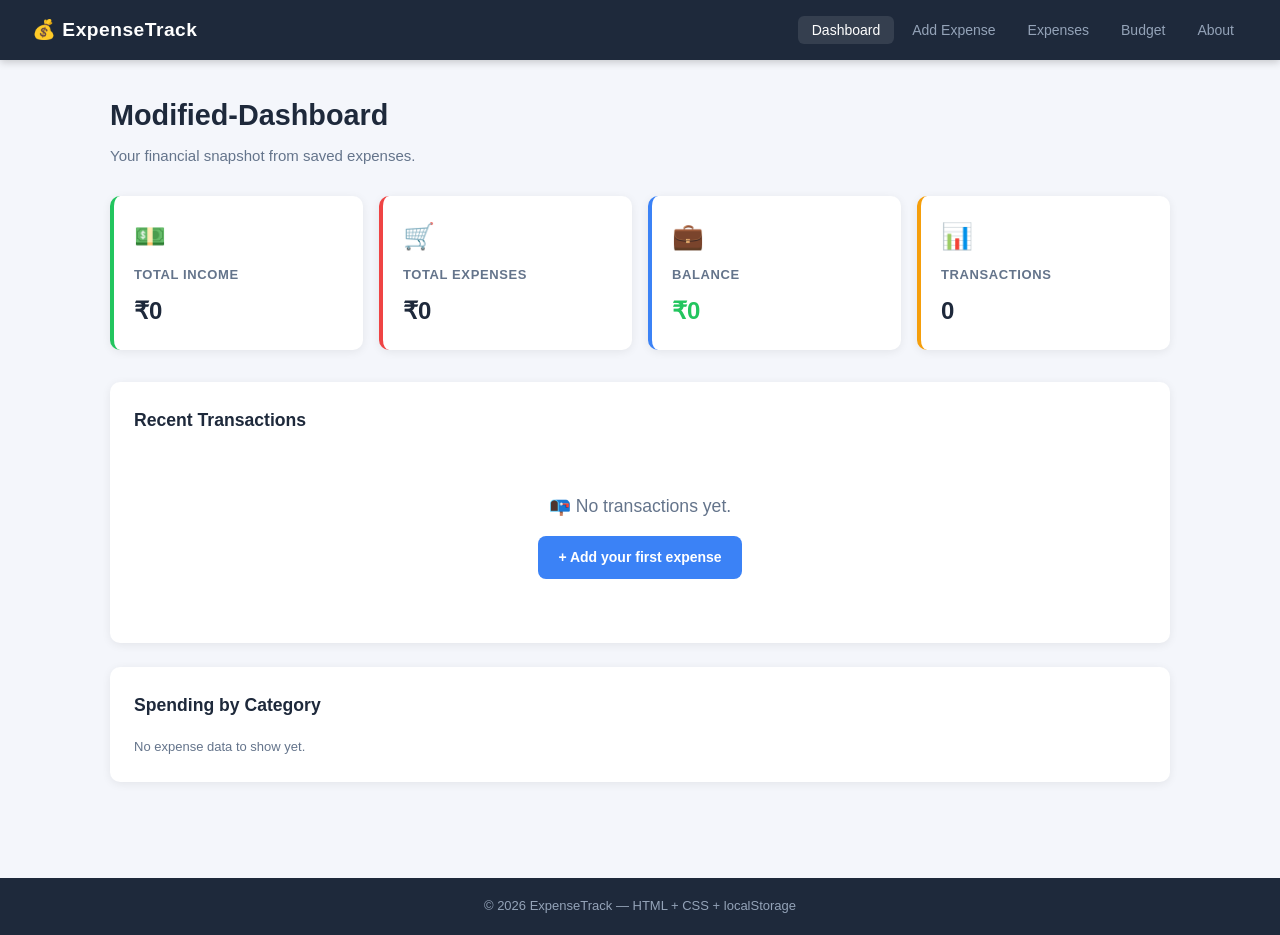
==== index.html @ 4fda9e64 "Initial commit" ====
<!DOCTYPE html>
<html lang="en">
<head>
  <meta charset="UTF-8" />
  <meta name="viewport" content="width=device-width, initial-scale=1.0"/>
  <title>ExpenseTrack – Dashboard</title>
  <link rel="stylesheet" href="style.css" />
</head>
<body>

  <nav class="navbar">
    <div class="logo">💰 ExpenseTrack</div>
    <ul class="nav-links">
      <li><a href="index.html" class="active">Dashboard</a></li>
      <li><a href="add-expense.html">Add Expense</a></li>
      <li><a href="expenses.html">Expenses</a></li>
      <li><a href="budget.html">Budget</a></li>
      <li><a href="about.html">About</a></li>
    </ul>
  </nav>

  <main class="container">
    <h1 class="page-title">Modified-Dashboard</h1>
    <p class="page-subtitle">Your financial snapshot from saved expenses.</p>

    <!-- SUMMARY CARDS -->
    <div class="card-grid">
      <div class="card card-green">
        <span class="card-icon">💵</span>
        <h3>Total Income</h3>
        <p class="card-amount" id="cardIncome">₹0</p>
      </div>
      <div class="card card-red">
        <span class="card-icon">🛒</span>
        <h3>Total Expenses</h3>
        <p class="card-amount" id="cardSpent">₹0</p>
      </div>
      <div class="card card-blue">
        <span class="card-icon">💼</span>
        <h3>Balance</h3>
        <p class="card-amount" id="cardBalance">₹0</p>
      </div>
      <div class="card card-yellow">
        <span class="card-icon">📊</span>
        <h3>Transactions</h3>
        <p class="card-amount" id="cardCount">0</p>
      </div>
    </div>

    <!-- RECENT TRANSACTIONS -->
    <section class="section">
      <h2>Recent Transactions</h2>

      <div class="empty-state" id="emptyState">
        <p>📭 No transactions yet.</p>
        <a href="add-expense.html" class="btn btn-primary">+ Add your first expense</a>
      </div>

      <div id="tableWrap" style="display:none;">
        <table class="table">
          <thead>
            <tr>
              <th>Date</th>
              <th>Description</th>
              <th>Category</th>
              <th>Amount</th>
            </tr>
          </thead>
          <tbody id="recentBody"></tbody>
        </table>
        <a href="expenses.html" class="btn btn-outline">View All Expenses →</a>
      </div>
    </section>

    <!-- CATEGORY BAR CHART -->
    <section class="section">
      <h2>Spending by Category</h2>
      <div id="chartWrap">
        <p class="text-muted" id="noChart">No expense data to show yet.</p>
      </div>
    </section>
  </main>

  <footer class="footer">
    <p>© 2026 ExpenseTrack — HTML + CSS + localStorage</p>
  </footer>

  <script>
    const categoryClass = {
      'Food':'badge-food','Transport':'badge-trans','Utilities':'badge-util',
      'Entertainment':'badge-ent','Health':'badge-health','Education':'badge-edu',
      'Shopping':'badge-shop','Other':'badge-other','Income':'badge-income'
    };

    const catColors = {
      'Food':'var(--green)','Transport':'var(--yellow)','Utilities':'var(--blue)',
      'Entertainment':'var(--red)','Health':'#f43f5e','Education':'var(--purple)',
      'Shopping':'#0ea5e9','Other':'#94a3b8'
    };

    function formatDate(dateStr) {
      const d = new Date(dateStr + 'T00:00:00');
      return d.toLocaleDateString('en-IN', { day: '2-digit', month: 'short', year: 'numeric' });
    }

    function run() {
      const expenses = JSON.parse(localStorage.getItem('expenses') || '[]');

      // ── Summary cards ──
      let income = 0, spent = 0;
      expenses.forEach(e => { if (e.type === 'income') income += e.amount; else spent += e.amount; });
      const balance = income - spent;

      document.getElementById('cardIncome').textContent  = '₹' + income.toLocaleString('en-IN');
      document.getElementById('cardSpent').textContent   = '₹' + spent.toLocaleString('en-IN');
      document.getElementById('cardCount').textContent   = expenses.length;
      const balEl = document.getElementById('cardBalance');
      balEl.textContent = '₹' + balance.toLocaleString('en-IN');
      balEl.style.color = balance >= 0 ? 'var(--green)' : 'var(--red)';

      // ── Recent transactions (latest 5) ──
      const emptyState = document.getElementById('emptyState');
      const tableWrap  = document.getElementById('tableWrap');

      if (expenses.length === 0) {
        emptyState.style.display = 'block';
        tableWrap.style.display  = 'none';
      } else {
        emptyState.style.display = 'none';
        tableWrap.style.display  = 'block';

        const sorted = [...expenses].sort((a, b) => new Date(b.date) - new Date(a.date));
        const recent = sorted.slice(0, 5);
        let rows = '';
        recent.forEach(exp => {
          const badge  = categoryClass[exp.category] || 'badge-other';
          const amount = exp.type === 'income'
            ? `<span class="amount-positive">+₹${exp.amount.toLocaleString('en-IN')}</span>`
            : `<span class="amount-negative">-₹${exp.amount.toLocaleString('en-IN')}</span>`;
          rows += `<tr>
            <td>${formatDate(exp.date)}</td>
            <td>${exp.desc}</td>
            <td><span class="badge ${badge}">${exp.category}</span></td>
            <td>${amount}</td>
          </tr>`;
        });
        document.getElementById('recentBody').innerHTML = rows;
      }

      // ── Category bar chart ──
      const onlyExpenses = expenses.filter(e => e.type === 'expense');
      if (onlyExpenses.length === 0) {
        document.getElementById('noChart').style.display = 'block';
        return;
      }
      document.getElementById('noChart').style.display = 'none';

      // Sum spending per category
      const catTotals = {};
      onlyExpenses.forEach(e => { catTotals[e.category] = (catTotals[e.category] || 0) + e.amount; });
      const maxVal = Math.max(...Object.values(catTotals));

      let chartHTML = '<div class="bar-chart">';
      for (const [cat, total] of Object.entries(catTotals)) {
        const pct   = Math.round((total / maxVal) * 100);
        const color = catColors[cat] || '#94a3b8';
        chartHTML += `
          <div class="bar-row">
            <span class="bar-label">${cat}</span>
            <div class="bar-track">
              <div class="bar-fill" style="width:${pct}%;background:${color}"></div>
            </div>
            <span class="bar-value">₹${total.toLocaleString('en-IN')}</span>
          </div>`;
      }
      chartHTML += '</div>';
      document.getElementById('chartWrap').innerHTML = chartHTML;
    }

    run();
  </script>

</body>
</html>
---- style.css ----
/* =============================================
   EXPENSETRACK - MAIN STYLESHEET
   Pure CSS | No frameworks | Study-friendly
   ============================================= */

/* ---------- CSS VARIABLES (THEME) ---------- */
:root {
  --bg:        #f4f6fb;
  --surface:   #ffffff;
  --border:    #e2e8f0;
  --text:      #1e293b;
  --text-muted:#64748b;
  --nav-bg:    #1e293b;
  --nav-text:  #f8fafc;

  --green:     #22c55e;
  --green-bg:  #dcfce7;
  --red:       #ef4444;
  --red-bg:    #fee2e2;
  --blue:      #3b82f6;
  --blue-bg:   #dbeafe;
  --yellow:    #f59e0b;
  --yellow-bg: #fef3c7;
  --purple:    #8b5cf6;

  --radius:    10px;
  --shadow:    0 2px 10px rgba(0,0,0,0.07);
  --transition: 0.2s ease;
}

/* ---------- RESET & BASE ---------- */
*, *::before, *::after {
  box-sizing: border-box;
  margin: 0;
  padding: 0;
}

body {
  font-family: 'Segoe UI', Tahoma, Geneva, Verdana, sans-serif;
  background-color: var(--bg);
  color: var(--text);
  font-size: 15px;
  line-height: 1.6;
}

a { text-decoration: none; color: var(--blue); }
a:hover { text-decoration: underline; }

ul { list-style: none; }

pre { white-space: pre-wrap; }

/* ---------- NAVBAR ---------- */
.navbar {
  background-color: var(--nav-bg);
  color: var(--nav-text);
  display: flex;
  align-items: center;
  justify-content: space-between;
  padding: 0 32px;
  height: 60px;
  position: sticky;
  top: 0;
  z-index: 100;
  box-shadow: 0 2px 8px rgba(0,0,0,0.2);
}

.logo {
  font-size: 1.2rem;
  font-weight: 700;
  letter-spacing: 0.5px;
  color: #fff;
}

.nav-links {
  display: flex;
  gap: 4px;
}

.nav-links a {
  color: #94a3b8;
  padding: 6px 14px;
  border-radius: 6px;
  font-size: 14px;
  font-weight: 500;
  transition: background var(--transition), color var(--transition);
  text-decoration: none;
}

.nav-links a:hover,
.nav-links a.active {
  background-color: rgba(255,255,255,0.1);
  color: #fff;
}

/* ---------- CONTAINER ---------- */
.container {
  max-width: 1100px;
  margin: 0 auto;
  padding: 32px 20px;
}

/* ---------- PAGE TITLE ---------- */
.page-title {
  font-size: 1.8rem;
  font-weight: 700;
  color: var(--text);
  margin-bottom: 6px;
}

.page-subtitle {
  color: var(--text-muted);
  margin-bottom: 28px;
  font-size: 15px;
}

/* ---------- CARD GRID (DASHBOARD) ---------- */
.card-grid {
  display: grid;
  grid-template-columns: repeat(4, 1fr);
  gap: 16px;
  margin-bottom: 32px;
}

.card {
  background: var(--surface);
  border-radius: var(--radius);
  padding: 20px;
  box-shadow: var(--shadow);
  border-left: 4px solid transparent;
  transition: transform var(--transition);
}

.card:hover { transform: translateY(-3px); }

.card-green { border-left-color: var(--green); }
.card-red   { border-left-color: var(--red);   }
.card-blue  { border-left-color: var(--blue);  }
.card-yellow{ border-left-color: var(--yellow); }

.card-icon { font-size: 1.6rem; display: block; margin-bottom: 8px; }

.card h3 {
  font-size: 13px;
  color: var(--text-muted);
  text-transform: uppercase;
  letter-spacing: 0.6px;
  margin-bottom: 6px;
}

.card-amount {
  font-size: 1.5rem;
  font-weight: 700;
  color: var(--text);
}

/* ---------- SECTION ---------- */
.section {
  background: var(--surface);
  border-radius: var(--radius);
  padding: 24px;
  margin-bottom: 24px;
  box-shadow: var(--shadow);
}

.section h2 {
  font-size: 1.1rem;
  font-weight: 600;
  margin-bottom: 18px;
  color: var(--text);
}

.section-header {
  display: flex;
  align-items: center;
  justify-content: space-between;
  margin-bottom: 20px;
}

.section-header h2 { margin-bottom: 0; }

/* ---------- TABLE ---------- */
.table {
  width: 100%;
  border-collapse: collapse;
  font-size: 14px;
}

.table th {
  text-align: left;
  padding: 10px 14px;
  font-size: 12px;
  text-transform: uppercase;
  letter-spacing: 0.5px;
  color: var(--text-muted);
  background: var(--bg);
  border-bottom: 2px solid var(--border);
}

.table td {
  padding: 12px 14px;
  border-bottom: 1px solid var(--border);
  vertical-align: middle;
}

.table tbody tr:hover { background: #f8fafc; }
.table tbody tr:last-child td { border-bottom: none; }

/* ---------- BADGES ---------- */
.badge {
  display: inline-block;
  padding: 3px 10px;
  border-radius: 20px;
  font-size: 12px;
  font-weight: 600;
}

.badge-food   { background: #dcfce7; color: #15803d; }
.badge-util   { background: #dbeafe; color: #1d4ed8; }
.badge-income { background: #dcfce7; color: #15803d; }
.badge-ent    { background: #fce7f3; color: #be185d; }
.badge-trans  { background: #fef3c7; color: #92400e; }
.badge-health { background: #ffe4e6; color: #be123c; }
.badge-edu    { background: #ede9fe; color: #6d28d9; }
.badge-shop   { background: #e0f2fe; color: #0369a1; }
.badge-danger { background: #fee2e2; color: #b91c1c; }

/* ---------- AMOUNT COLORS ---------- */
.amount-positive { color: var(--green); font-weight: 600; }
.amount-negative { color: var(--red);   font-weight: 600; }

/* ---------- TYPE TAGS ---------- */
.type-tag {
  display: inline-block;
  padding: 2px 10px;
  border-radius: 4px;
  font-size: 12px;
  font-weight: 600;
}
.type-exp { background: var(--red-bg);   color: var(--red);   }
.type-inc { background: var(--green-bg); color: var(--green); }

/* ---------- TEXT COLORS ---------- */
.text-red    { color: var(--red);    }
.text-green  { color: var(--green);  }
.text-yellow { color: var(--yellow); }

/* ---------- BUTTONS ---------- */
.btn {
  display: inline-block;
  padding: 10px 20px;
  border-radius: 8px;
  font-size: 14px;
  font-weight: 600;
  cursor: pointer;
  border: none;
  transition: all var(--transition);
  text-decoration: none;
}

.btn-primary {
  background-color: var(--blue);
  color: white;
}
.btn-primary:hover {
  background-color: #2563eb;
  color: white;
  text-decoration: none;
}

.btn-outline {
  background: transparent;
  border: 2px solid var(--blue);
  color: var(--blue);
  margin-top: 16px;
}
.btn-outline:hover {
  background: var(--blue);
  color: white;
  text-decoration: none;
}

.btn-sm { padding: 6px 14px; font-size: 13px; }

/* ---------- BAR CHART (CSS) ---------- */
.bar-chart { display: flex; flex-direction: column; gap: 14px; }

.bar-row {
  display: flex;
  align-items: center;
  gap: 12px;
}

.bar-label {
  width: 110px;
  font-size: 13px;
  color: var(--text-muted);
  text-align: right;
  flex-shrink: 0;
}

.bar-track {
  flex: 1;
  background: var(--border);
  border-radius: 999px;
  height: 14px;
  overflow: hidden;
}

.bar-fill {
  height: 100%;
  border-radius: 999px;
  transition: width 1s ease;
}

.bar-value {
  width: 70px;
  font-size: 13px;
  font-weight: 600;
  color: var(--text);
}

/* ---------- FORM STYLES ---------- */
.form-card {
  background: var(--surface);
  border-radius: var(--radius);
  padding: 32px;
  box-shadow: var(--shadow);
  max-width: 600px;
  margin-bottom: 24px;
}

.expense-form { display: flex; flex-direction: column; gap: 20px; }

.form-group { display: flex; flex-direction: column; gap: 6px; }

.form-label {
  font-size: 14px;
  font-weight: 600;
  color: var(--text);
}

.required { color: var(--red); }

.form-input {
  padding: 10px 14px;
  border: 1.5px solid var(--border);
  border-radius: 8px;
  font-size: 14px;
  color: var(--text);
  background: var(--bg);
  transition: border-color var(--transition);
  width: 100%;
}

.form-input:focus {
  outline: none;
  border-color: var(--blue);
  background: #fff;
}

.form-textarea { min-height: 90px; resize: vertical; }

.form-actions { display: flex; gap: 12px; margin-top: 8px; }

.toggle-group { display: flex; gap: 12px; }

.toggle-option input { display: none; }

.toggle-btn {
  display: inline-block;
  padding: 8px 20px;
  border-radius: 8px;
  font-size: 14px;
  font-weight: 600;
  cursor: pointer;
  border: 2px solid var(--border);
  background: var(--bg);
  transition: all var(--transition);
}

.toggle-option input:checked + .toggle-btn {
  border-color: var(--blue);
  background: var(--blue);
  color: white;
}

/* ---------- SUCCESS MESSAGE ---------- */
.success-msg {
  display: none;
  background: var(--green-bg);
  color: #15803d;
  border: 1px solid var(--green);
  border-radius: 8px;
  padding: 14px 18px;
  margin-top: 16px;
  font-weight: 600;
}

/* ---------- INFO BOX ---------- */
.info-box {
  background: #eff6ff;
  border: 1.5px solid #bfdbfe;
  border-radius: var(--radius);
  padding: 20px 24px;
  margin-bottom: 24px;
}

.info-box h3 { margin-bottom: 10px; font-size: 15px; color: #1e40af; }

.info-box ul { list-style: disc; padding-left: 20px; }
.info-box ul li { color: var(--text); margin-bottom: 6px; font-size: 14px; }

/* ---------- FILTER BAR ---------- */
.filter-bar {
  display: flex;
  gap: 12px;
  flex-wrap: wrap;
  margin-bottom: 16px;
}

.filter-select, .filter-input {
  padding: 8px 12px;
  border: 1.5px solid var(--border);
  border-radius: 8px;
  font-size: 14px;
  background: var(--surface);
  color: var(--text);
}

.filter-input { flex: 1; min-width: 180px; }

/* ---------- SUMMARY STRIP ---------- */
.summary-strip {
  display: flex;
  gap: 24px;
  background: var(--surface);
  padding: 12px 20px;
  border-radius: var(--radius);
  margin-bottom: 16px;
  box-shadow: var(--shadow);
  font-size: 14px;
  flex-wrap: wrap;
}

/* ---------- PAGINATION ---------- */
.pagination {
  display: flex;
  gap: 8px;
  margin: 20px 0 24px;
}

.page-btn {
  display: inline-block;
  padding: 7px 14px;
  border: 1.5px solid var(--border);
  border-radius: 6px;
  font-size: 14px;
  font-weight: 600;
  color: var(--text);
  text-decoration: none;
  background: var(--surface);
  transition: all var(--transition);
}

.page-btn:hover, .page-btn.active {
  background: var(--blue);
  color: white;
  border-color: var(--blue);
  text-decoration: none;
}

/* ---------- LINK DANGER / DELETE BUTTON ---------- */
.link-danger, .btn-delete {
  color: var(--red);
  font-size: 13px;
  background: none;
  border: none;
  cursor: pointer;
  padding: 0;
  font-family: inherit;
}
.link-danger:hover, .btn-delete:hover { text-decoration: underline; }

/* ---------- EMPTY STATE ---------- */
.empty-state {
  text-align: center;
  padding: 40px 20px;
  color: var(--text-muted);
}
.empty-state p { font-size: 1.1rem; margin-bottom: 16px; }

/* ---------- TEXT MUTED ---------- */
.text-muted { color: var(--text-muted); font-size: 13px; }

/* ---------- BUDGET PAGE ---------- */
.budget-overview {
  display: grid;
  grid-template-columns: repeat(4, 1fr);
  gap: 16px;
  background: var(--surface);
  border-radius: var(--radius);
  padding: 24px;
  margin-bottom: 16px;
  box-shadow: var(--shadow);
  text-align: center;
}

.budget-stat p { font-size: 13px; color: var(--text-muted); margin-bottom: 6px; }
.budget-stat h2 { font-size: 1.6rem; font-weight: 700; }

.overall-progress {
  background: var(--surface);
  border-radius: var(--radius);
  padding: 20px 24px;
  margin-bottom: 24px;
  box-shadow: var(--shadow);
}

.progress-label {
  display: flex;
  justify-content: space-between;
  font-size: 13px;
  color: var(--text-muted);
  margin-bottom: 10px;
}

.progress-track {
  width: 100%;
  background: var(--border);
  border-radius: 999px;
  height: 12px;
  overflow: hidden;
  margin-bottom: 6px;
}

.progress-fill {
  height: 100%;
  border-radius: 999px;
  transition: width 1s ease;
}

.progress-ok   { background: var(--green);  }
.progress-warn { background: var(--yellow); }
.progress-over { background: var(--red);    }

.budget-cards {
  display: grid;
  grid-template-columns: repeat(3, 1fr);
  gap: 16px;
}

.budget-card {
  background: var(--bg);
  border: 1.5px solid var(--border);
  border-radius: var(--radius);
  padding: 18px;
}

.budget-card-header {
  display: flex;
  justify-content: space-between;
  align-items: center;
  margin-bottom: 12px;
  font-weight: 600;
}

.budget-amounts {
  display: flex;
  justify-content: space-between;
  font-size: 13px;
  margin-bottom: 8px;
}

.budget-remaining {
  font-size: 12px;
  color: var(--text-muted);
  margin-top: 6px;
}

.budget-over {
  border-color: var(--red);
  background: #fff5f5;
}

/* ---------- ABOUT PAGE ---------- */
.about-hero {
  background: linear-gradient(135deg, #1e293b 0%, #334155 100%);
  color: white;
  border-radius: var(--radius);
  padding: 36px 40px;
  margin-bottom: 28px;
  text-align: center;
}

.hero-icon { font-size: 3rem; margin-bottom: 12px; }
.about-hero h2 { margin-bottom: 14px; font-size: 1.4rem; }
.about-hero p { color: #cbd5e1; line-height: 1.8; margin-bottom: 10px; }
.about-hero strong { color: #93c5fd; }

.feature-grid, .note-grid {
  display: grid;
  grid-template-columns: repeat(3, 1fr);
  gap: 16px;
}

.feature-card, .note-card {
  background: var(--bg);
  border: 1.5px solid var(--border);
  border-radius: var(--radius);
  padding: 18px;
}

.feature-icon { font-size: 1.6rem; margin-bottom: 8px; }
.feature-card h3 { font-size: 15px; margin-bottom: 6px; }
.feature-card p  { font-size: 13px; color: var(--text-muted); }

.note-card h4 { font-size: 14px; font-weight: 700; margin-bottom: 6px; color: var(--blue); }
.note-card p  { font-size: 13px; color: var(--text-muted); }
.note-card code { background: var(--border); padding: 1px 5px; border-radius: 4px; font-size: 12px; }

.code-block {
  background: #1e293b;
  color: #e2e8f0;
  border-radius: var(--radius);
  padding: 20px 24px;
  font-size: 13px;
  font-family: 'Courier New', monospace;
  line-height: 1.8;
  overflow-x: auto;
}

/* ---------- FOOTER ---------- */
.footer {
  background: var(--nav-bg);
  color: #94a3b8;
  text-align: center;
  padding: 18px;
  font-size: 13px;
  margin-top: 40px;
}

/* ---------- RESPONSIVE (MOBILE) ---------- */
@media (max-width: 900px) {
  .card-grid        { grid-template-columns: repeat(2, 1fr); }
  .budget-overview  { grid-template-columns: repeat(2, 1fr); }
  .budget-cards     { grid-template-columns: repeat(2, 1fr); }
  .feature-grid     { grid-template-columns: repeat(2, 1fr); }
  .note-grid        { grid-template-columns: repeat(2, 1fr); }
}

@media (max-width: 620px) {
  .navbar {
    flex-direction: column;
    height: auto;
    padding: 12px 16px;
    gap: 8px;
  }
  .nav-links { flex-wrap: wrap; justify-content: center; }
  .card-grid        { grid-template-columns: 1fr; }
  .budget-overview  { grid-template-columns: repeat(2, 1fr); }
  .budget-cards     { grid-template-columns: 1fr; }
  .feature-grid     { grid-template-columns: 1fr; }
  .note-grid        { grid-template-columns: 1fr; }
  .filter-bar       { flex-direction: column; }
  .summary-strip    { flex-direction: column; gap: 8px; }
  .form-actions     { flex-direction: column; }
}
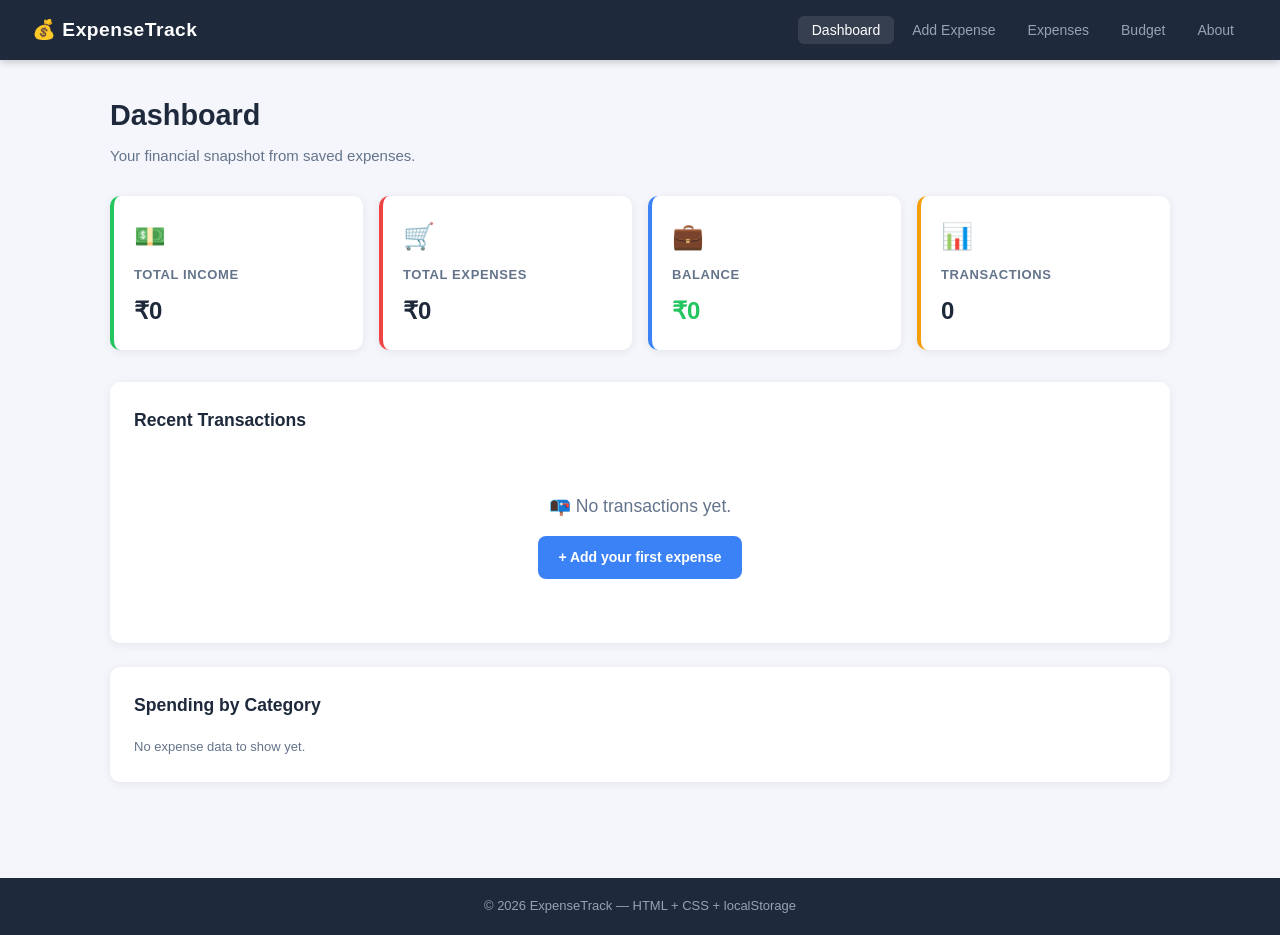
==== commit cca23449: "c" ====
--- a/index.html
+++ b/index.html
@@ -20,7 +20,7 @@
   </nav>
 
   <main class="container">
-    <h1 class="page-title">Modified-Dashboard</h1>
+    <h1 class="page-title">Dashboard</h1>
     <p class="page-subtitle">Your financial snapshot from saved expenses.</p>
 
     <!-- SUMMARY CARDS -->
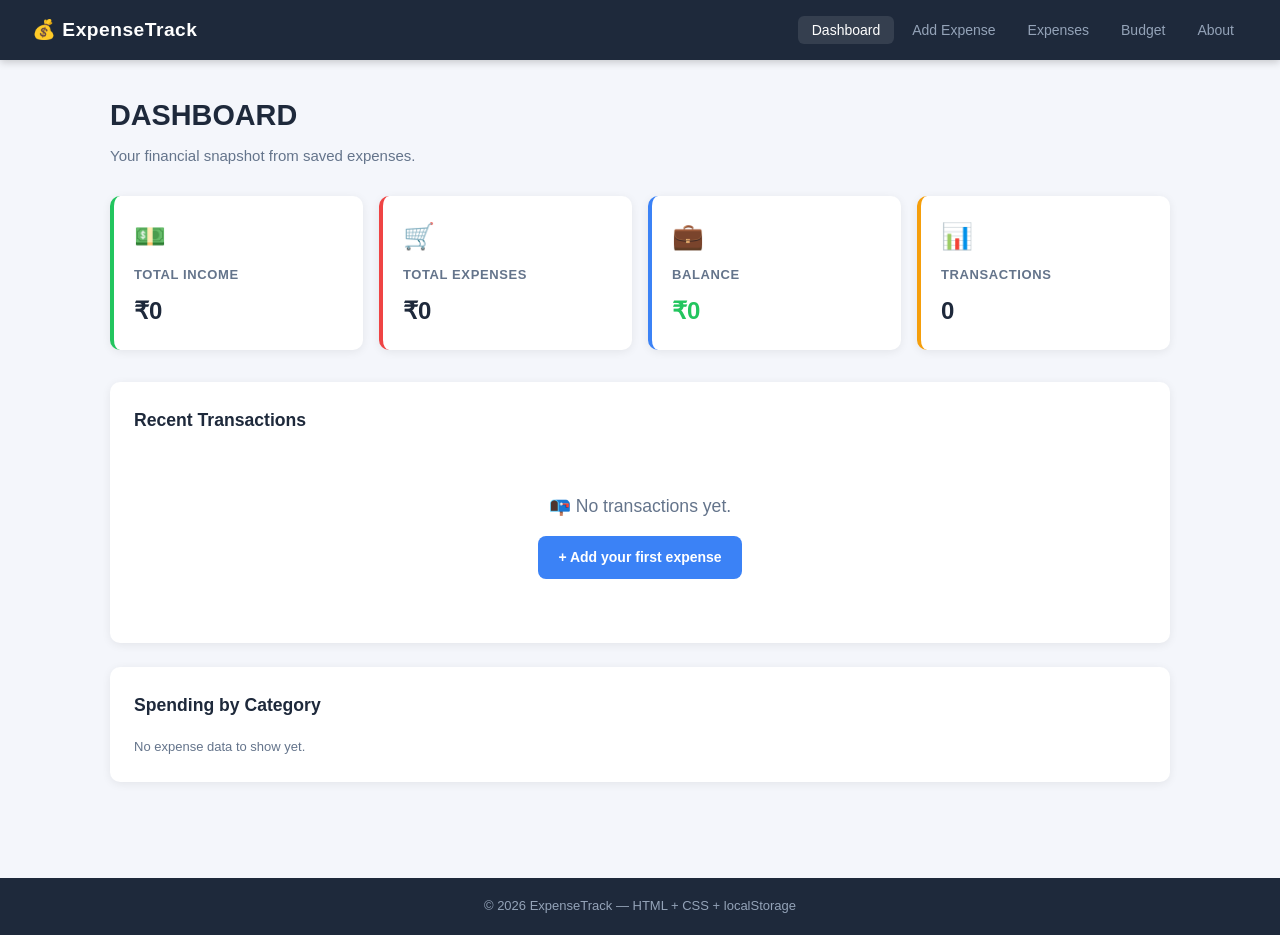
==== commit 3f71546a: "g" ====
--- a/index.html
+++ b/index.html
@@ -3,7 +3,7 @@
 <head>
   <meta charset="UTF-8" />
   <meta name="viewport" content="width=device-width, initial-scale=1.0"/>
-  <title>ExpenseTrack – Dashboard</title>
+  <title>Expense  Dashboard</title>
   <link rel="stylesheet" href="style.css" />
 </head>
 <body>
@@ -20,7 +20,7 @@
   </nav>
 
   <main class="container">
-    <h1 class="page-title">Dashboard</h1>
+    <h1 class="page-title">DASHBOARD</h1>
     <p class="page-subtitle">Your financial snapshot from saved expenses.</p>
 
     <!-- SUMMARY CARDS -->
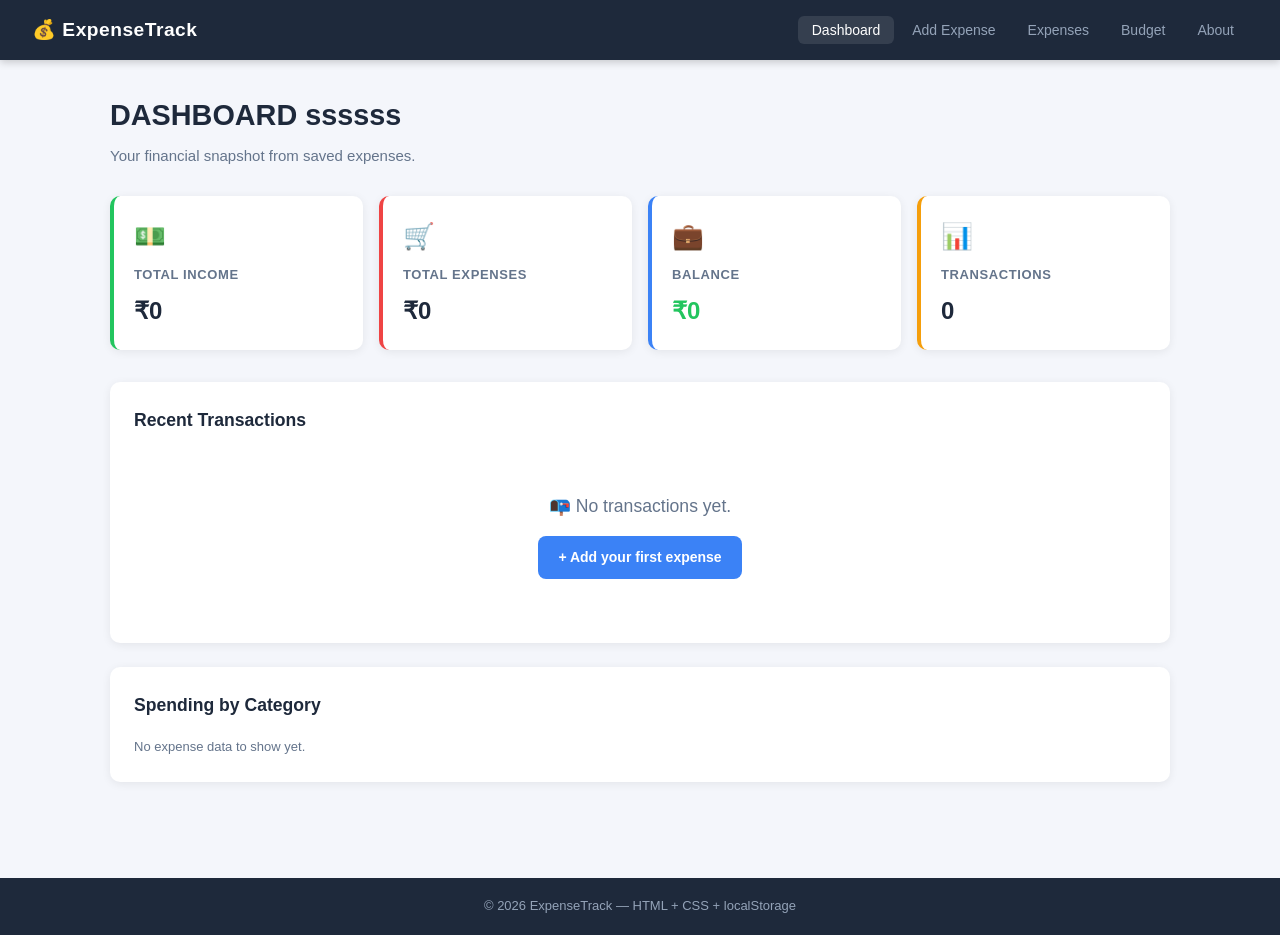
==== commit 17d4e982: "g" ====
--- a/index.html
+++ b/index.html
@@ -20,7 +20,7 @@
   </nav>
 
   <main class="container">
-    <h1 class="page-title">DASHBOARD</h1>
+    <h1 class="page-title">DASHBOARD ssssss</h1>
     <p class="page-subtitle">Your financial snapshot from saved expenses.</p>
 
     <!-- SUMMARY CARDS -->
